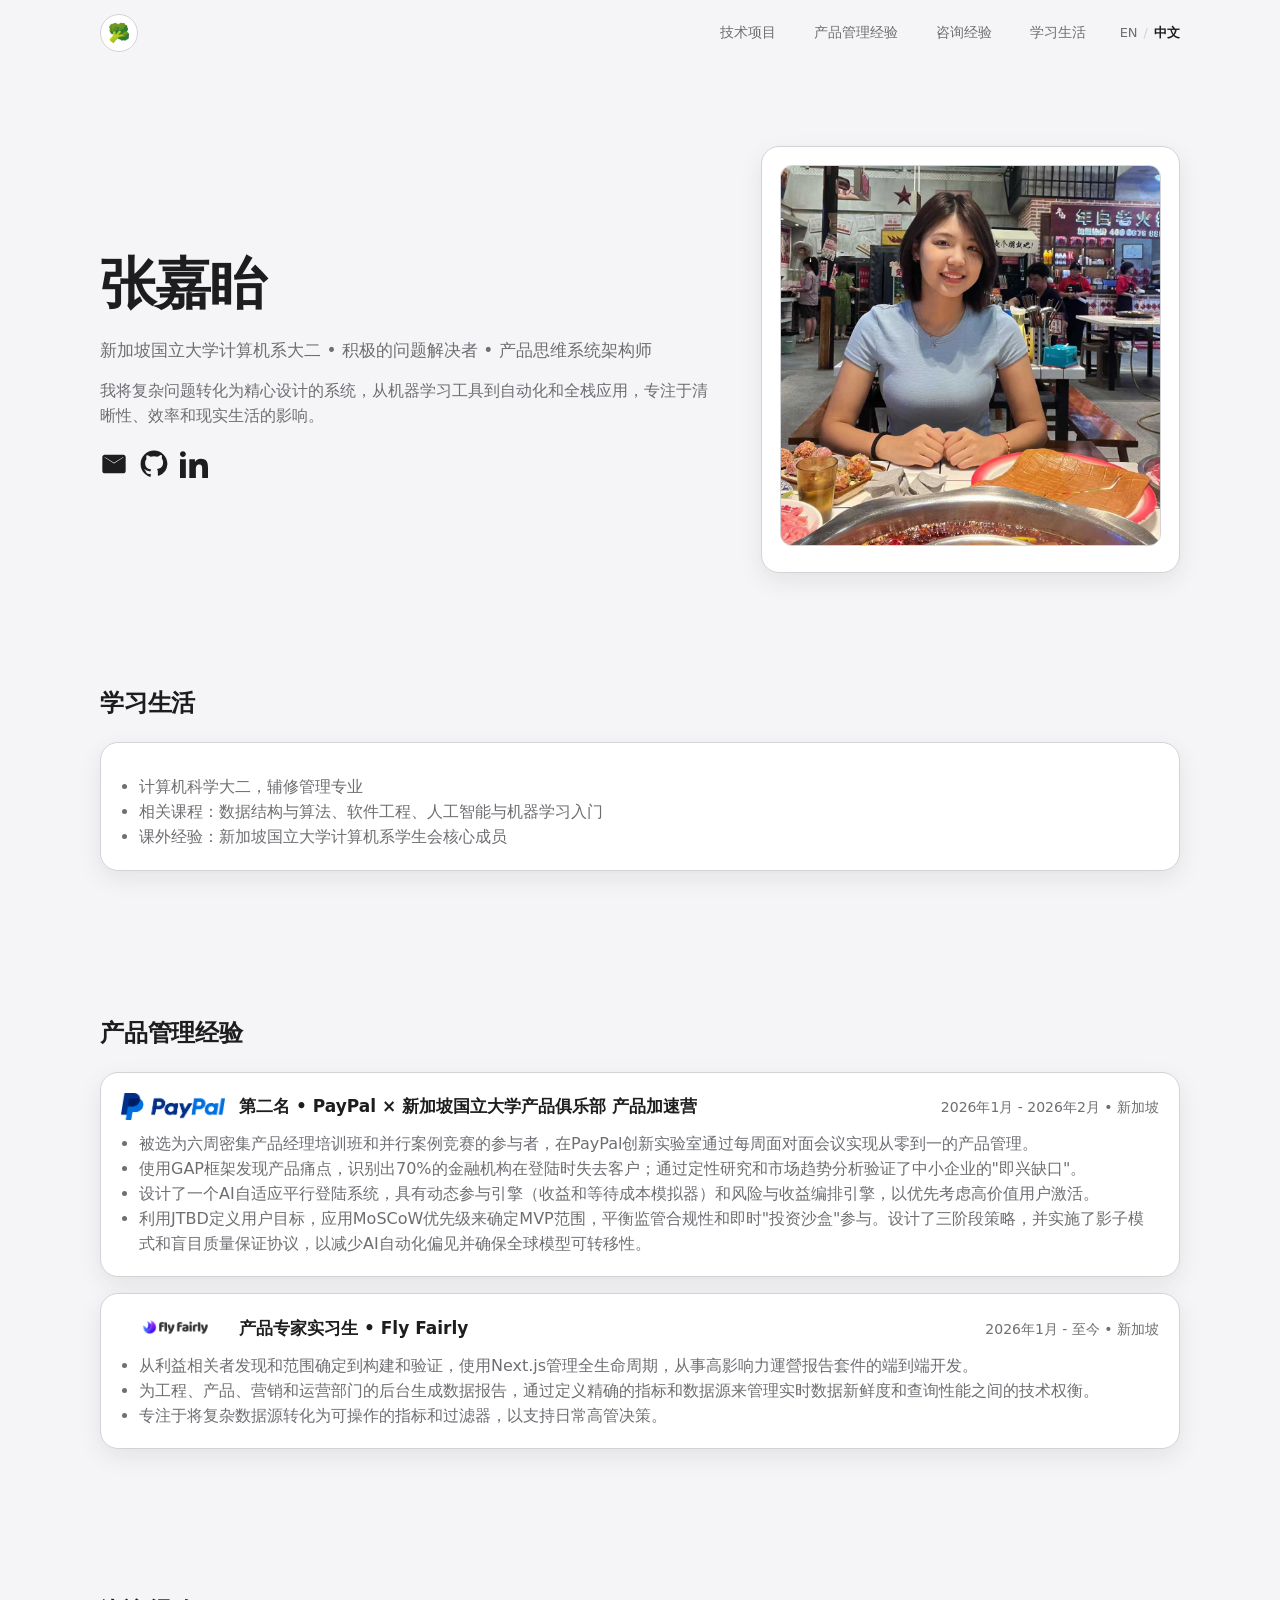
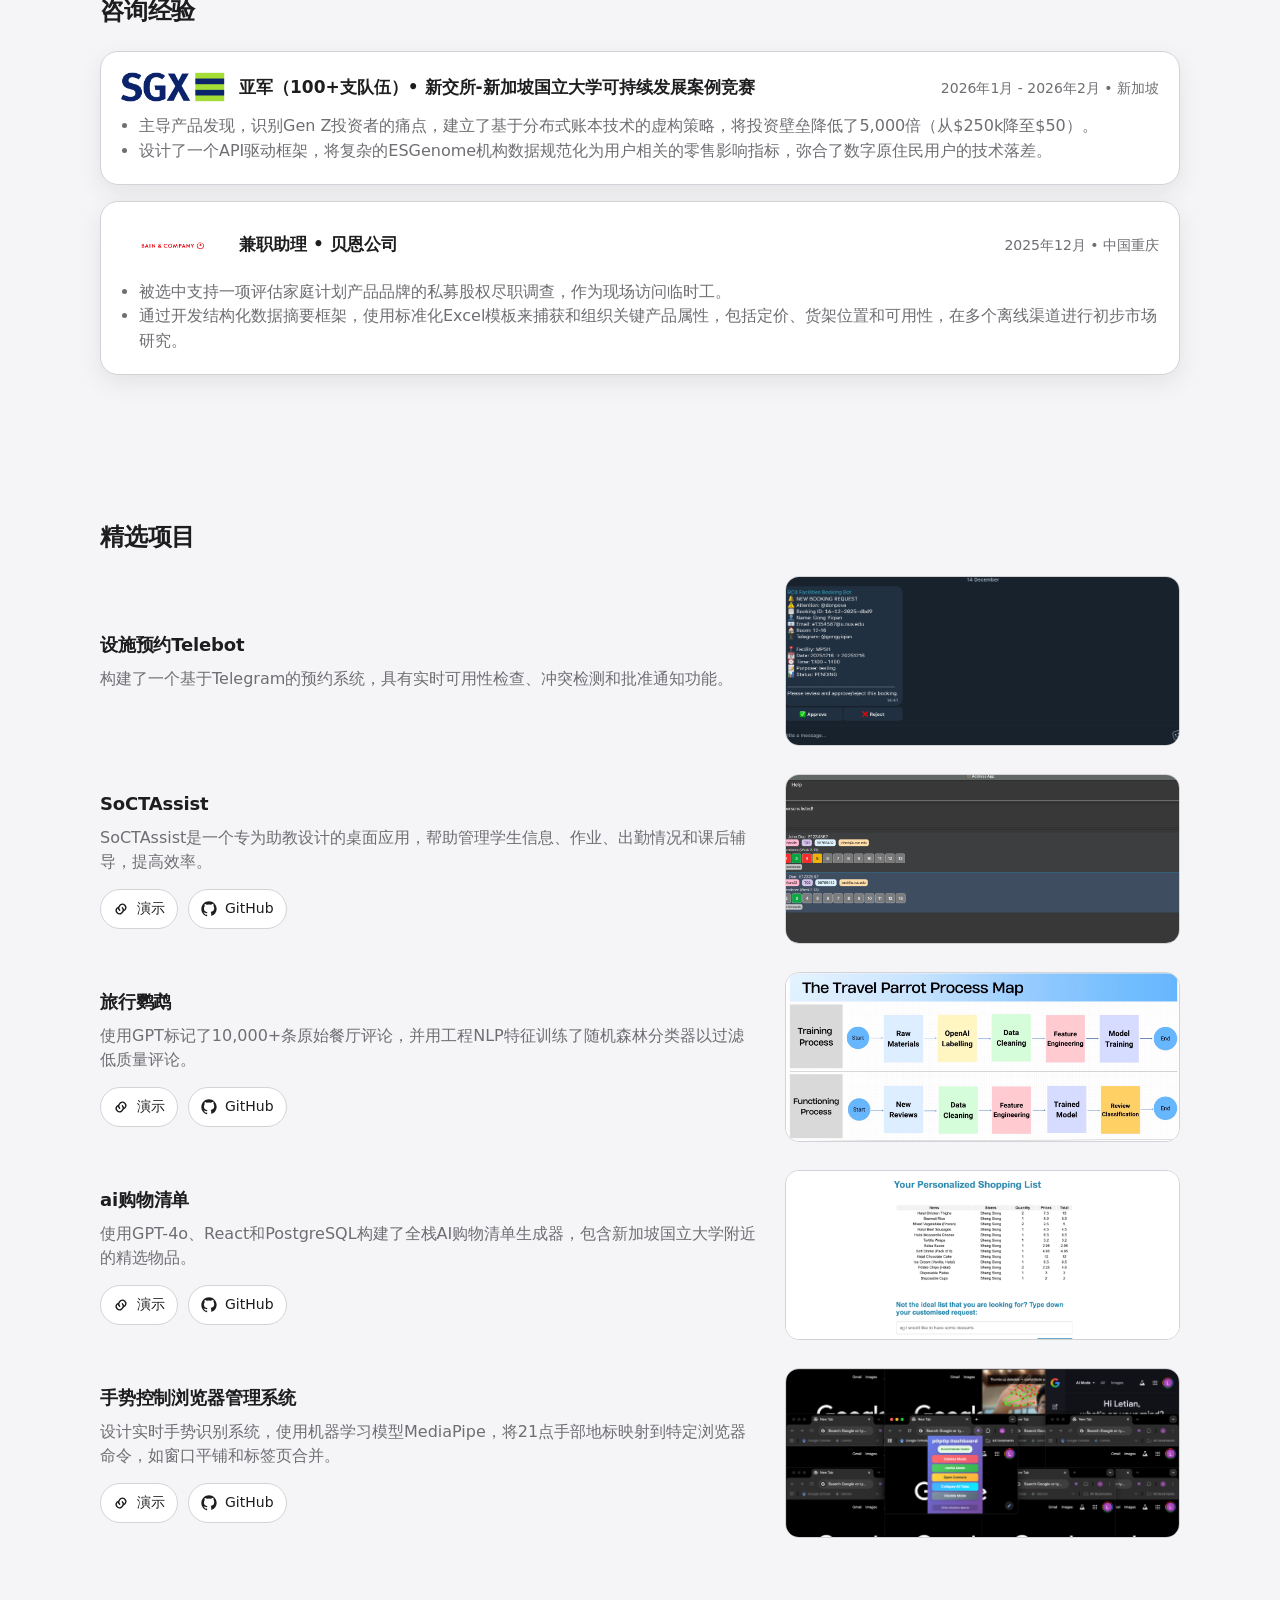
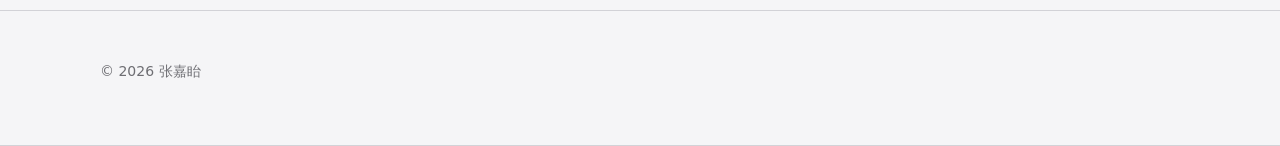
==== index-zh.html @ 155e9cce "update" ====
<!doctype html>
<html lang="zh-CN">
<head>
  <meta charset="utf-8" />
  <meta name="viewport" content="width=device-width,initial-scale=1" />
  <title>张嘉眙</title>
  <link rel="stylesheet" href="styles.css" />
</head>
<body>

  <!-- Header -->
  <header class="header">
    <div class="container header-inner">
      <a class="brand" href="#top" aria-label="主页">🥦</a>

      <nav class="nav" aria-label="主导航">
        <a href="#projects">技术项目</a>
        <a href="#product">产品管理经验</a>
        <a href="#consulting">咨询经验</a>
        <a href="#nus">学习生活</a>
      </nav>
      <div class="lang-switcher">
        <a href="index.html" class="lang-link">EN</a>
        <span class="lang-sep">/</span>
        <span class="lang-active">中文</span>
      </div>
    </div>


  <main id="top">
    <!-- Hero -->
    <section class="hero">
      <div class="container hero-inner">
        <div class="hero-text">
         <h1>张嘉眙</h1>
<p class="subtitle">新加坡国立大学计算机系大二 • 积极的问题解决者 • 产品思维系统架构师</p>
<p class="desc">
  我将复杂问题转化为精心设计的系统，从机器学习工具到自动化和全栈应用，专注于清晰性、效率和现实生活的影响。
</p>


<div class="icons">
  <!-- Email -->
  <a href="mailto:zhang.jiayi@u.nus.edu" aria-label="电子邮件">
    <svg viewBox="0 0 24 24">
      <path d="M2 6c0-1.1.9-2 2-2h16c1.1 0 2 .9 2 2v12c0 1.1-.9 2-2 2H4c-1.1 0-2-.9-2-2V6zm2 .5 8 5 8-5V6l-8 5-8-5v.5z"/>
    </svg>
  </a>

  <!-- GitHub -->
  <a href="https://github.com/broccoli0616" target="_blank" rel="noreferrer" aria-label="GitHub">
    <svg viewBox="0 0 24 24">
      <path d="M12 .5C5.7.5.5 5.7.5 12c0 5.1 3.3 9.4 7.9 10.9.6.1.8-.2.8-.5v-2c-3.2.7-3.9-1.4-3.9-1.4-.5-1.3-1.2-1.6-1.2-1.6-1-.7.1-.7.1-.7 1.1.1 1.7 1.1 1.7 1.1 1 .1 2.5.8 3.1.5.1-.7.4-1.2.7-1.5-2.6-.3-5.3-1.3-5.3-5.8 0-1.3.5-2.4 1.2-3.3-.1-.3-.5-1.5.1-3.1 0 0 1-.3 3.3 1.2a11.4 11.4 0 0 1 6 0C17.5 3.9 18.5 4.2 18.5 4.2c.6 1.6.2 2.8.1 3.1.8.9 1.2 2 1.2 3.3 0 4.5-2.7 5.5-5.3 5.8.4.3.8 1 .8 2.1v3.1c0 .3.2.6.8.5A11.5 11.5 0 0 0 23.5 12C23.5 5.7 18.3.5 12 .5z"/>
    </svg>
  </a>

  <!-- LinkedIn -->
  <a href="https://www.linkedin.com/in/jiayi-zhang0616" target="_blank" rel="noreferrer" aria-label="LinkedIn">
    <svg viewBox="0 0 24 24">
      <path d="M4.98 3.5c0 1.38-1.11 2.5-2.48 2.5S0 4.88 0 3.5 1.11 1 2.5 1s2.48 1.12 2.48 2.5zM0 8h5v16H0V8zm8 0h4.8v2.2h.1c.7-1.3 2.4-2.7 5-2.7 5.3 0 6.1 3.5 6.1 8V24h-5v-7.4c0-1.8 0-4.1-2.5-4.1s-2.9 2-2.9 4V24H8V8z"/>
    </svg>
  </a>
</div>
  </div> 

   <div class="hero-card">
          <img class="avatar" src="assets/photo.jpg" alt="张家仪的照片" />
        </div>
      </div>
    </section>

    <section id="nus" class="section">
      <div class="container">
        <h2>学习生活</h2>
        <div class="card">
          <ul>
            <li>计算机科学大二，辅修管理专业</li>
            <li>相关课程：数据结构与算法、软件工程、人工智能与机器学习入门</li>
            <li>课外经验：新加坡国立大学计算机系学生会核心成员</li>
          </ul>
        </div>
      </div>
    </section>

    <!-- Sections -->
    <section id="product" class="section">
      <div class="container">
        <h2>产品管理经验</h2>
        <div class="stack">
          <div class="card">
            <div class="experience-head">
              <img class="experience-logo" src="assets/paypal.png" alt="PayPal logo" />
              <div class="experience-main">
                <h3>第二名 • PayPal × 新加坡国立大学产品俱乐部 产品加速营</h3>
                <span class="meta-inline">2026年1月 - 2026年2月 • 新加坡</span>
              </div>
            </div>
            <ul>
              <li>被选为六周密集产品经理培训班和并行案例竞赛的参与者，在PayPal创新实验室通过每周面对面会议实现从零到一的产品管理。</li>
              <li>使用GAP框架发现产品痛点，识别出70%的金融机构在登陆时失去客户；通过定性研究和市场趋势分析验证了中小企业的"即兴缺口"。</li>
              <li>设计了一个AI自适应平行登陆系统，具有动态参与引擎（收益和等待成本模拟器）和风险与收益编排引擎，以优先考虑高价值用户激活。</li>
              <li>利用JTBD定义用户目标，应用MoSCoW优先级来确定MVP范围，平衡监管合规性和即时"投资沙盒"参与。设计了三阶段策略，并实施了影子模式和盲目质量保证协议，以减少AI自动化偏见并确保全球模型可转移性。</li>
            </ul>
          </div>
          <div class="card">
            <div class="experience-head">
              <img class="experience-logo" src="assets/fly fairly.avif" alt="Fly Fairly logo" />
              <div class="experience-main">
                <h3>产品专家实习生 • Fly Fairly</h3>
                <span class="meta-inline">2026年1月 - 至今 • 新加坡</span>
              </div>
            </div>
            <ul>
              <li>从利益相关者发现和范围确定到构建和验证，使用Next.js管理全生命周期，从事高影响力運營报告套件的端到端开发。</li>
              <li>为工程、产品、营销和运营部门的后台生成数据报告，通过定义精确的指标和数据源来管理实时数据新鲜度和查询性能之间的技术权衡。</li>
              <li>专注于将复杂数据源转化为可操作的指标和过滤器，以支持日常高管决策。</li>
            </ul>
          </div>
        </div>
      </div>
    </section>

    <section id="consulting" class="section">
      <div class="container">
        <h2>咨询经验</h2>
        <div class="stack">
          <div class="card">
            <div class="experience-head">
              <img class="experience-logo" src="assets/sgx.png" alt="SGX logo" />
              <div class="experience-main">
                <h3>亚军（100+支队伍）• 新交所-新加坡国立大学可持续发展案例竞赛</h3>
                <span class="meta-inline">2026年1月 - 2026年2月 • 新加坡</span>
              </div>
            </div>
            <ul>
              <li>主导产品发现，识别Gen Z投资者的痛点，建立了基于分布式账本技术的虚构策略，将投资壁垒降低了5,000倍（从$250k降至$50）。</li>
              <li>设计了一个API驱动框架，将复杂的ESGenome机构数据规范化为用户相关的零售影响指标，弥合了数字原住民用户的技术落差。</li>
            </ul>
          </div>
          <div class="card">
            <div class="experience-head">
              <img class="experience-logo" src="assets/bain &amp; company.png" alt="贝恩公司 logo" />
              <div class="experience-main">
                <h3>兼职助理 • 贝恩公司</h3>
                <span class="meta-inline">2025年12月 • 中国重庆</span>
              </div>
            </div>
            <ul>
              <li>被选中支持一项评估家庭计划产品品牌的私募股权尽职调查，作为现场访问临时工。</li>
              <li>通过开发结构化数据摘要框架，使用标准化Excel模板来捕获和组织关键产品属性，包括定价、货架位置和可用性，在多个离线渠道进行初步市场研究。</li>
            </ul>
          </div>
        </div>
      </div>
    </section>

   <section id="projects" class="section">
  <div class="container">
    <h2>精选项目</h2>

    <div class="project-list">

      <!-- Project 1 -->
      <div class="project-row">
        <div class="project-text">
          <h3>设施预约Telebot</h3>
          <p class="project-one-line">
            构建了一个基于Telegram的预约系统，具有实时可用性检查、冲突检测和批准通知功能。
          </p>
        </div>

        <div class="project-image">
           <img src="assets/telebot.png" alt="设施预约Telebot截图"/> 
        </div>
      </div>

      <div class="project-row">
        <div class="project-text">
          <h3>SoCTAssist</h3>
          <p class="project-one-line">
            SoCTAssist是一个专为助教设计的桌面应用，帮助管理学生信息、作业、出勤情况和课后辅导，提高效率。
          </p>
          
          <div class="project-actions">
            <a class="icon-btn" href="https://drive.google.com/drive/folders/1JauFIqsVzKY7tJB08Lwgr3ywWtv8utHU" target="_blank" rel="noreferrer" aria-label="打开演示">
              <svg viewBox="0 0 24 24" aria-hidden="true">
                <path d="M10 14a5 5 0 0 1 0-7l1.2-1.2a5 5 0 0 1 7 7L17 13.9" fill="none" stroke="currentColor" stroke-width="2" stroke-linecap="round"/>
                <path d="M14 10a5 5 0 0 1 0 7l-1.2 1.2a5 5 0 0 1-7-7L7 10.1" fill="none" stroke="currentColor" stroke-width="2" stroke-linecap="round"/>
              </svg>
              <span>演示</span>
            </a>

        
            <a class="icon-btn" href="https://github.com/AY2526S1-CS2103T-W11-1/tp?tab=readme-ov-file" target="_blank" rel="noreferrer" aria-label="打开GitHub代码库">
                <svg viewBox="0 0 24 24" aria-hidden="true">
                  <path d="M12 .5C5.7.5.5 5.7.5 12c0 5.1 3.3 9.4 7.9 10.9.6.1.8-.2.8-.5v-2c-3.2.7-3.9-1.4-3.9-1.4-.5-1.3-1.2-1.6-1.2-1.6-1-.7.1-.7.1-.7 1.1.1 1.7 1.1 1.7 1.1 1 .1 2.5.8 3.1.5.1-.7.4-1.2.7-1.5-2.6-.3-5.3-1.3-5.3-5.8 0-1.3.5-2.4 1.2-3.3-.1-.3-.5-1.5.1-3.1 0 0 1-.3 3.3 1.2a11.4 11.4 0 0 1 6 0C17.5 3.9 18.5 4.2 18.5 4.2c.6 1.6.2 2.8.1 3.1.8.9 1.2 2 1.2 3.3 0 4.5-2.7 5.5-5.3 5.8.4.3.8 1 .8 2.1v3.1c0 .3.2.6.8.5A11.5 11.5 0 0 0 23.5 12C23.5 5.7 18.3.5 12 .5z"/>
                </svg>
                <span>GitHub</span>
              </a>
            </div>
          </div>

        <div class="project-image">
          <img src="assets/soctassist.png" alt="SoCTAssist"/> 
        </div>
      </div>
      
      <!-- Project 2 -->
      <div class="project-row">
        <div class="project-text">
          <h3>旅行鹦鹉</h3>
          <p class="project-one-line">
            使用GPT标记了10,000+条原始餐厅评论，并用工程NLP特征训练了随机森林分类器以过滤低质量评论。
          </p>

          <div class="project-actions">
            <a class="icon-btn" href="https://devpost.com/software/the-travel-parrot" target="_blank" rel="noreferrer" aria-label="打开演示">
              <svg viewBox="0 0 24 24" aria-hidden="true">
                <path d="M10 14a5 5 0 0 1 0-7l1.2-1.2a5 5 0 0 1 7 7L17 13.9" fill="none" stroke="currentColor" stroke-width="2" stroke-linecap="round"/>
                <path d="M14 10a5 5 0 0 1 0 7l-1.2 1.2a5 5 0 0 1-7-7L7 10.1" fill="none" stroke="currentColor" stroke-width="2" stroke-linecap="round"/>
              </svg>
              <span>演示</span>
            </a>

            <a class="icon-btn" href="https://github.com/ShuoDuan/the-travel-parrot" target="_blank" rel="noreferrer" aria-label="打开GitHub代码库">
              <svg viewBox="0 0 24 24" aria-hidden="true">
                <path d="M12 .5C5.7.5.5 5.7.5 12c0 5.1 3.3 9.4 7.9 10.9.6.1.8-.2.8-.5v-2c-3.2.7-3.9-1.4-3.9-1.4-.5-1.3-1.2-1.6-1.2-1.6-1-.7.1-.7.1-.7 1.1.1 1.7 1.1 1.7 1.1 1 .1 2.5.8 3.1.5.1-.7.4-1.2.7-1.5-2.6-.3-5.3-1.3-5.3-5.8 0-1.3.5-2.4 1.2-3.3-.1-.3-.5-1.5.1-3.1 0 0 1-.3 3.3 1.2a11.4 11.4 0 0 1 6 0C17.5 3.9 18.5 4.2 18.5 4.2c.6 1.6.2 2.8.1 3.1.8.9 1.2 2 1.2 3.3 0 4.5-2.7 5.5-5.3 5.8.4.3.8 1 .8 2.1v3.1c0 .3.2.6.8.5A11.5 11.5 0 0 0 23.5 12C23.5 5.7 18.3.5 12 .5z"/>
              </svg>
              <span>GitHub</span>
            </a>
          </div>
        </div>

        <div class="project-image">
          <img src="assets/Travel Parrot.png" alt="旅行鹦鹉截图"/> 
        </div>
      </div>

      <!-- Project 3 -->
      <div class="project-row">
        <div class="project-text">
          <h3>ai购物清单</h3>
          <p class="project-one-line">
            使用GPT-4o、React和PostgreSQL构建了全栈AI购物清单生成器，包含新加坡国立大学附近的精选物品。
          </p>

          <div class="project-actions">
            <a class="icon-btn" href="https://drive.google.com/drive/folders/1JTihW0V4yfEvOG61n84QwqfqfuxxBCUK" target="_blank" rel="noreferrer" aria-label="打开演示">
              <svg viewBox="0 0 24 24" aria-hidden="true">
                <path d="M10 14a5 5 0 0 1 0-7l1.2-1.2a5 5 0 0 1 7 7L17 13.9" fill="none" stroke="currentColor" stroke-width="2" stroke-linecap="round"/>
                <path d="M14 10a5 5 0 0 1 0 7l-1.2 1.2a5 5 0 0 1-7-7L7 10.1" fill="none" stroke="currentColor" stroke-width="2" stroke-linecap="round"/>
              </svg>
              <span>演示</span>
            </a>

            <a class="icon-btn" href="https://github.com/broccoli0616/Orbital25" target="_blank" rel="noreferrer" aria-label="打开GitHub代码库">
              <svg viewBox="0 0 24 24" aria-hidden="true">
                <path d="M12 .5C5.7.5.5 5.7.5 12c0 5.1 3.3 9.4 7.9 10.9.6.1.8-.2.8-.5v-2c-3.2.7-3.9-1.4-3.9-1.4-.5-1.3-1.2-1.6-1.2-1.6-1-.7.1-.7.1-.7 1.1.1 1.7 1.1 1.7 1.1 1 .1 2.5.8 3.1.5.1-.7.4-1.2.7-1.5-2.6-.3-5.3-1.3-5.3-5.8 0-1.3.5-2.4 1.2-3.3-.1-.3-.5-1.5.1-3.1 0 0 1-.3 3.3 1.2a11.4 11.4 0 0 1 6 0C17.5 3.9 18.5 4.2 18.5 4.2c.6 1.6.2 2.8.1 3.1.8.9 1.2 2 1.2 3.3 0 4.5-2.7 5.5-5.3 5.8.4.3.8 1 .8 2.1v3.1c0 .3.2.6.8.5A11.5 11.5 0 0 0 23.5 12C23.5 5.7 18.3.5 12 .5z"/>
              </svg>
              <span>GitHub</span>
            </a>
          </div>
        </div>

        <div class="project-image">
          <img src="assets/shaipping.png" alt="shAIpping_List@新加坡国立大学"/> 
        </div>
      </div>

      <div class="project-row">
        <div class="project-text">
          <h3>手势控制浏览器管理系统</h3>
          <p class="project-one-line">
            设计实时手势识别系统，使用机器学习模型MediaPipe，将21点手部地标映射到特定浏览器命令，如窗口平铺和标签页合并。
          </p>

          <div class="project-actions">
            <a class="icon-btn" href="https://devpost.com/software/popop" target="_blank" rel="noreferrer" aria-label="打开演示">
              <svg viewBox="0 0 24 24" aria-hidden="true">
                <path d="M10 14a5 5 0 0 1 0-7l1.2-1.2a5 5 0 0 1 7 7L17 13.9" fill="none" stroke="currentColor" stroke-width="2" stroke-linecap="round"/>
                <path d="M14 10a5 5 0 0 1 0 7l-1.2 1.2a5 5 0 0 1-7-7L7 10.1" fill="none" stroke="currentColor" stroke-width="2" stroke-linecap="round"/>
              </svg>
              <span>演示</span>
            </a>

            <a class="icon-btn" href="https://github.com/wuliyq/pOpOp" target="_blank" rel="noreferrer" aria-label="打开GitHub代码库">
              <svg viewBox="0 0 24 24" aria-hidden="true">
                <path d="M12 .5C5.7.5.5 5.7.5 12c0 5.1 3.3 9.4 7.9 10.9.6.1.8-.2.8-.5v-2c-3.2.7-3.9-1.4-3.9-1.4-.5-1.3-1.2-1.6-1.2-1.6-1-.7.1-.7.1-.7 1.1.1 1.7 1.1 1.7 1.1 1 .1 2.5.8 3.1.5.1-.7.4-1.2.7-1.5-2.6-.3-5.3-1.3-5.3-5.8 0-1.3.5-2.4 1.2-3.3-.1-.3-.5-1.5.1-3.1 0 0 1-.3 3.3 1.2a11.4 11.4 0 0 1 6 0C17.5 3.9 18.5 4.2 18.5 4.2c.6 1.6.2 2.8.1 3.1.8.9 1.2 2 1.2 3.3 0 4.5-2.7 5.5-5.3 5.8.4.3.8 1 .8 2.1v3.1c0 .3.2.6.8.5A11.5 11.5 0 0 0 23.5 12C23.5 5.7 18.3.5 12 .5z"/>
              </svg>
              <span>GitHub</span>
            </a>
          </div>
        </div>

        <div class="project-image">
          <img src="assets/mediapipe.png" alt="MediaPipe手势控制"/> 
        </div>
      </div>

    </div>
  </div>
</section>

   

    <footer class="footer">
      <div class="container">
        <p>© <span id="year"></span> 张嘉眙</p>
      </div>
    </footer>
  </main>

  <script src="script.js"></script>
</body>
</html>
---- styles.css ----
/* =========================
   Apple-style Light Theme
   ========================= */

:root {
  --bg: #f5f5f7;
  --card: #ffffff;
  --card-hover: #fafafa;
  --text: #1d1d1f;
  --muted: #6e6e73;
  --line: #d2d2d7;
  --radius: 18px;
  --shadow: 0 8px 24px rgba(0, 0, 0, 0.08);
}

/* Base reset */
* {
  box-sizing: border-box;
}

html {
  scroll-behavior: smooth;
}

body {
  margin: 0;
  font-family: ui-sans-serif, system-ui, -apple-system, BlinkMacSystemFont,
    "Segoe UI", Roboto, Helvetica, Arial, sans-serif;
  background: var(--bg);
  color: var(--text);
  line-height: 1.55;
}

a {
  color: inherit;
  text-decoration: none;
}

/* Layout */
.container {
  width: min(1080px, 92%);
  margin: 0 auto;
}

/* =========================
   Header
   ========================= */

.header {
  position: sticky;
  top: 0;
  z-index: 100;
  background: rgba(245, 245, 247, 0.85);
  backdrop-filter: blur(14px);
  border-bottom: 1px solid var(--line);
}

.header-inner {
  display: flex;
  align-items: center;
  padding: 14px 0;
  gap: 24px;
}

.brand {
  font-size: 18px;
  width: 38px;
  height: 38px;
  display: grid;
  place-items: center;
  border-radius: 999px;
  border: 1px solid var(--line);
  background: #ffffff;
}

.icons a {
  color: #1d1d1f;          /* icon color */
  display: inline-flex;
  align-items: center;
  justify-content: center;
}

.icons svg {
  width: 28px;
  height: 28px;
  fill: currentColor;      /* THIS makes the path show */
}


/* Navigation */
.nav {
  display: flex;
  gap: 18px;
  margin-left: auto;
}

.nav a {
  font-size: 14px;
  color: var(--muted);
  padding: 8px 10px;
  border-radius: 999px;
  transition: background 0.2s ease, color 0.2s ease;
}

.nav a:hover {
  background: var(--card-hover);
  color: var(--text);
}

/* Language switcher */
.lang-switcher {
  display: flex;
  align-items: center;
  gap: 6px;
  font-size: 13px;
  color: var(--muted);
}

.lang-sep {
  color: var(--line);
}

.lang-link {
  color: var(--muted);
  transition: color 0.2s ease;
}

.lang-link:hover {
  color: var(--text);
}

.lang-active {
  font-weight: 600;
  color: var(--text);
}

/* =========================
   Hero
   ========================= */

.hero {
  padding: 80px 0 40px;
}

.hero-inner {
  display: grid;
  grid-template-columns: 1.2fr 0.8fr;
  gap: 32px;
  align-items: center;
}

.hero h1 {
  margin: 0 0 10px;
  font-size: clamp(36px, 5vw, 56px);
  letter-spacing: -0.02em;
}

.subtitle {
  margin: 0 0 15px;
  color: var(--muted);
  font-size: 17px;
}

.desc {
  margin: 0 0 22px;
  color: var(--muted);
  max-width: 60ch;
  font-size: 16px;
}

/* Social icons */
.icons {
  display: flex;
  gap: 12px;
}

.icon {
  width: 44px;
  height: 44px;
  display: grid;
  place-items: center;
  border-radius: 999px;
  border: 1px solid var(--line);
  background: #ffffff;
  transition: background 0.2s ease, transform 0.2s ease;
}

.icon:hover {
  background: var(--card-hover);
  transform: translateY(-2px);
}

.icon svg {
  width: 20px;
  height: 20px;
  fill: currentColor;
}

/* Hero image card */
.hero-card {
  background: #ffffff;
  border-radius: var(--radius);
  border: 1px solid var(--line);
  box-shadow: var(--shadow);
  padding: 18px;
}

.avatar {
  width: 100%;
  aspect-ratio: 1 / 1;
  object-fit: cover;
  border-radius: calc(var(--radius) - 6px);
  border: 1px solid var(--line);
}

/* =========================
   Sections
   ========================= */

.section {
  padding: 72px 0;
}

.section h2 {
  margin: 0 0 20px;
  font-size: 24px;
  letter-spacing: -0.01em;
}

/* Cards */
.card {
  background: var(--card);
  border-radius: var(--radius);
  border: 1px solid var(--line);
  padding: 20px;
  box-shadow: var(--shadow);
  transition: transform 0.2s ease, box-shadow 0.2s ease,
    background 0.2s ease;
}

.card:hover {
  background: var(--card-hover);
  transform: translateY(-2px);
  box-shadow: 0 14px 32px rgba(0, 0, 0, 0.12);
}

.card h3 {
  margin: 0 0 8px;
  font-size: 17px;
}

.experience-head {
  display: flex;
  align-items: center;
  justify-content: flex-start;
  gap: 14px;
}

.experience-main {
  display: flex;
  align-items: baseline;
  justify-content: space-between;
  gap: 12px;
  width: 100%;
  min-width: 0;
}

.experience-head h3 {
  margin: 0;
  min-width: 0;
}

.experience-logo {
  width: 104px;
  height: auto;
  max-height: 46px;
  object-fit: contain;
  flex-shrink: 0;
}

.meta-inline {
  font-size: 14px;
  color: var(--muted);
  white-space: nowrap;
  flex-shrink: 0;
}

.card p {
  margin: 0 0 10px;
  color: var(--muted);
}

.card .meta {
  font-size: 14px;
  color: var(--muted);
  margin-bottom: 12px;
}

.card ul {
  margin: 12px 0 0;
  padding-left: 18px;
  color: var(--muted);
}

/* Card links */
.card-links {
  display: flex;
  gap: 12px;
  margin-top: 14px;
}

.card-links a {
  font-size: 14px;
  padding: 8px 12px;
  border-radius: 999px;
  border: 1px solid var(--line);
  background: #ffffff;
  transition: background 0.2s ease;
}

.card-links a:hover {
  background: var(--card-hover);
}

/* Grid & stack */
.grid {
  display: grid;
  grid-template-columns: repeat(2, minmax(0, 1fr));
  gap: 16px;
}

.stack {
  display: grid;
  gap: 16px;
}

/* Link card (articles) */
.link-card {
  display: block;
}

/* =========================
   Footer
   ========================= */

.footer {
  border-top: 1px solid var(--line);
  padding: 36px 0 48px;
  color: var(--muted);
  font-size: 14px;
}

/* =========================
   Responsive
   ========================= */

@media (max-width: 860px) {
  .hero-inner {
    grid-template-columns: 1fr;
  }

  .experience-logo {
    width: 88px;
    max-height: 40px;
  }

  .experience-main {
    flex-direction: column;
    align-items: flex-start;
    gap: 4px;
  }

  .meta-inline {
    white-space: normal;
  }

  .grid {
    grid-template-columns: 1fr;
  }

  .nav {
    display: none;
  }
}


.project-list {
  display: grid;
  gap: 28px;
}

.project-row {
  display: grid;
  grid-template-columns: 1.25fr 0.75fr;
  gap: 26px;
  align-items: center;
}

.project-text h3 {
  margin: 0 0 8px;
  font-size: 18px;
  font-weight: 600;
  letter-spacing: -0.01em;
}

.project-one-line {
  margin: 0;
  color: var(--muted);
  max-width: 72ch;
}

/* Demo/GitHub buttons */
.project-actions {
  display: flex;
  gap: 10px;
  margin-top: 14px;
  flex-wrap: wrap;
}

.icon-btn {
  display: inline-flex;
  align-items: center;
  gap: 8px;
  padding: 8px 12px;
  border-radius: 999px;
  border: 1px solid var(--line);
  background: var(--card);
  color: var(--text);
  font-size: 14px;
  transition: transform 0.2s ease, background 0.2s ease;
}

.icon-btn:hover {
  background: var(--card-hover);
  transform: translateY(-1px);
}

.icon-btn svg {
  width: 16px;
  height: 16px;
  fill: currentColor;
}

/* Image placeholder (leave space for a pic) */
.project-image {
  height: 170px;
  border-radius: 14px;
  background: #e5e5ea; /* Apple light gray placeholder */
  border: 1px solid var(--line);
  overflow: hidden;
}

.project-image img {
  width: 100%;
  height: 100%;
  object-fit: cover;
  display: block;
}

/* Responsive */
@media (max-width: 860px) {
  .project-row {
    grid-template-columns: 1fr;
  }
  .project-image {
    height: 200px;
  }
}
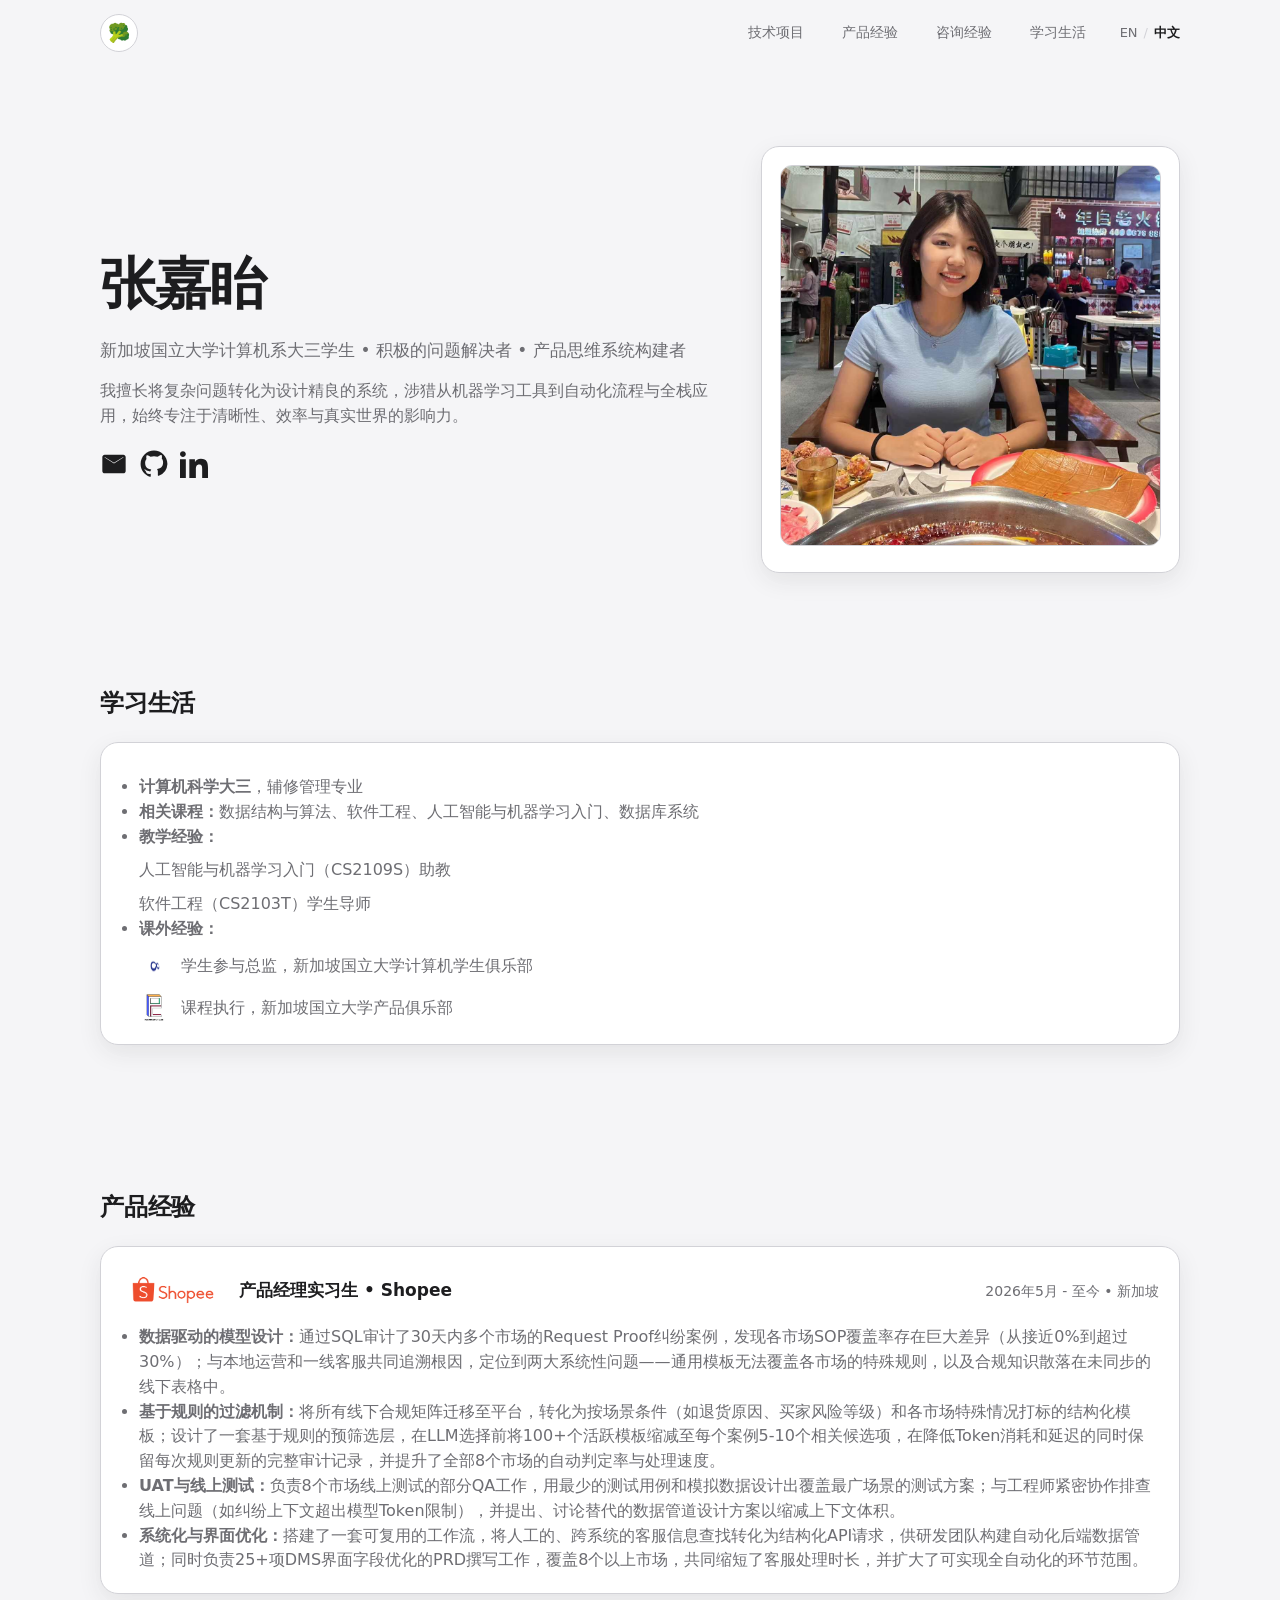
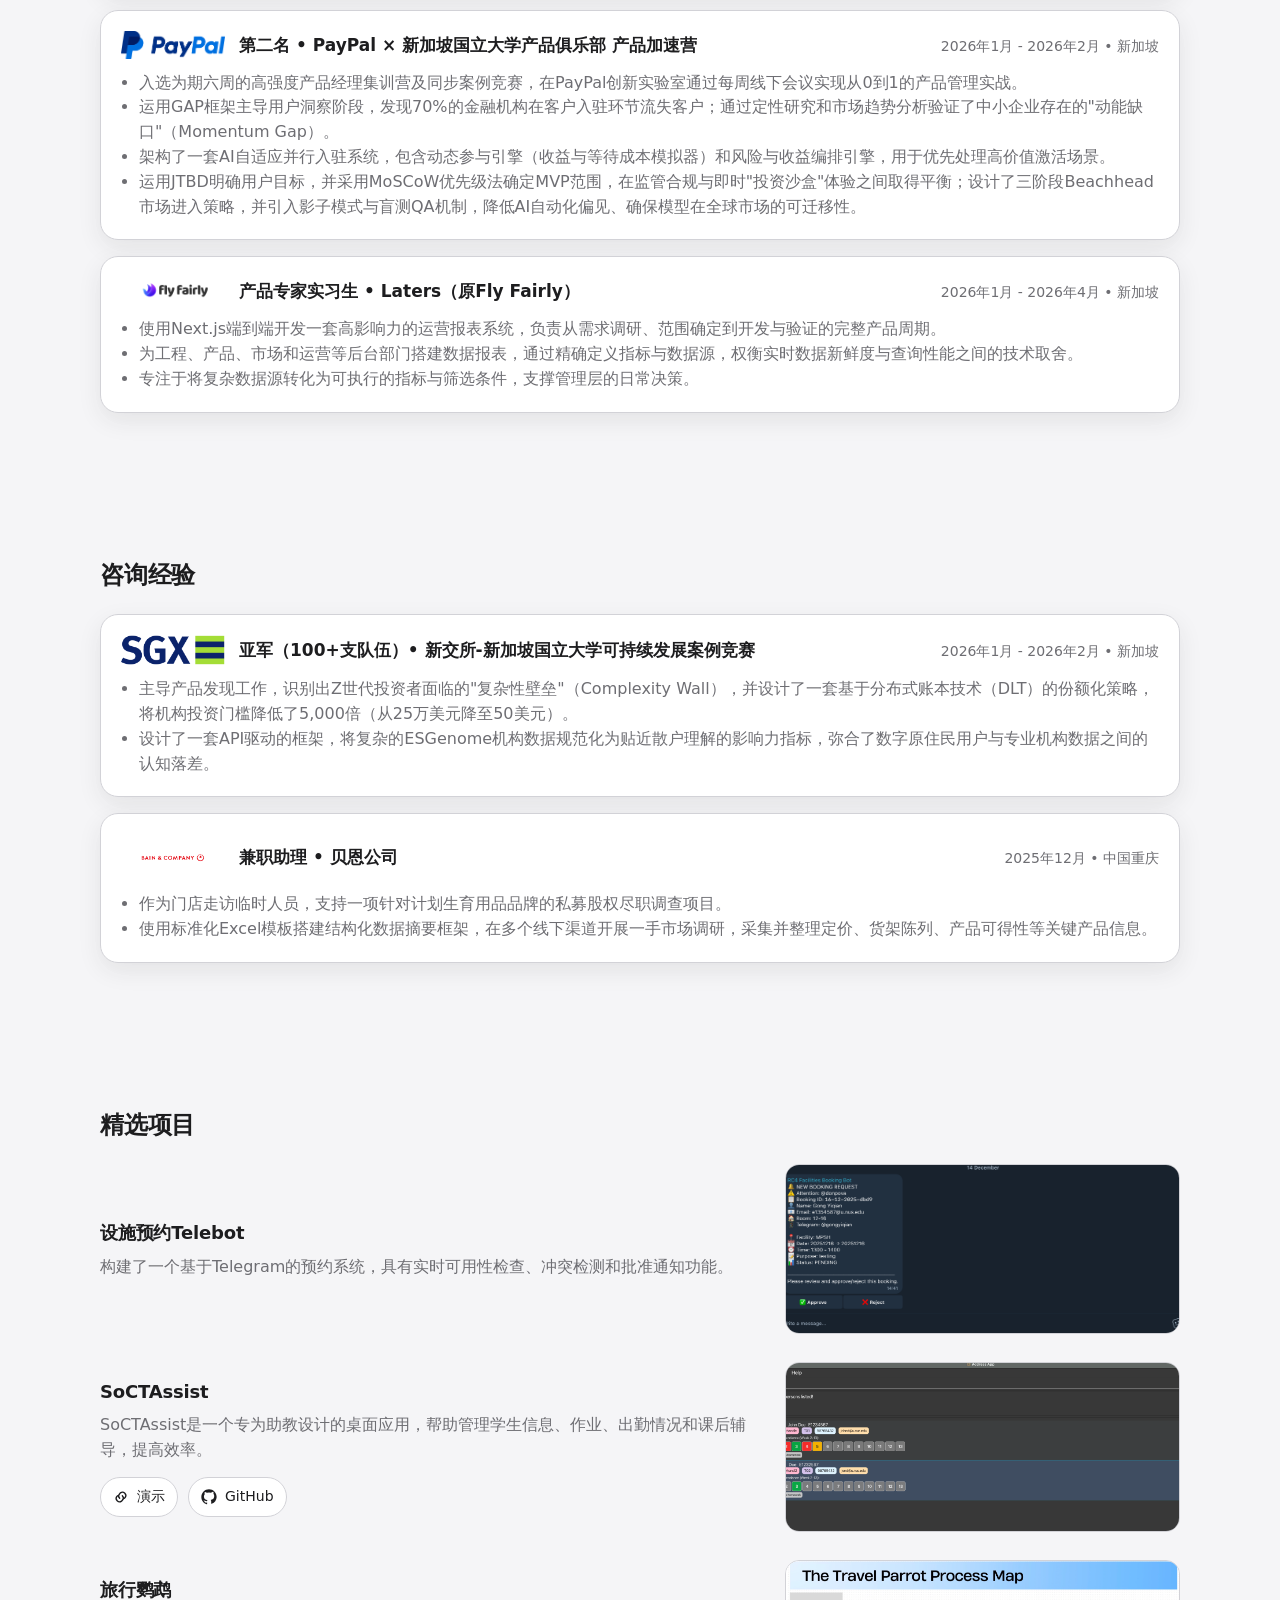
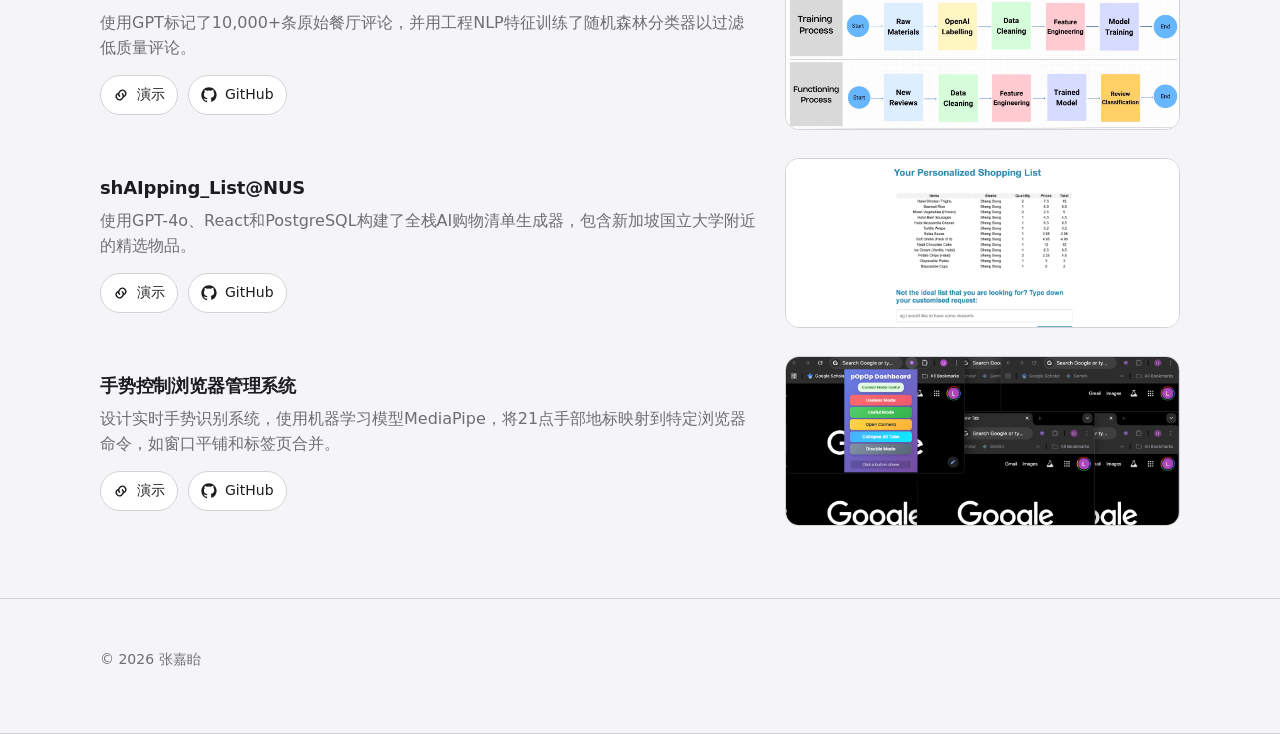
==== commit 8c2d3663: "update" ====
--- a/index-zh.html
+++ b/index-zh.html
@@ -15,7 +15,7 @@
 
       <nav class="nav" aria-label="主导航">
         <a href="#projects">技术项目</a>
-        <a href="#product">产品管理经验</a>
+        <a href="#product">产品经验</a>
         <a href="#consulting">咨询经验</a>
         <a href="#nus">学习生活</a>
       </nav>
@@ -33,9 +33,9 @@
       <div class="container hero-inner">
         <div class="hero-text">
          <h1>张嘉眙</h1>
-<p class="subtitle">新加坡国立大学计算机系大二 • 积极的问题解决者 • 产品思维系统架构师</p>
+<p class="subtitle">新加坡国立大学计算机系大三学生 • 积极的问题解决者 • 产品思维系统构建者</p>
 <p class="desc">
-  我将复杂问题转化为精心设计的系统，从机器学习工具到自动化和全栈应用，专注于清晰性、效率和现实生活的影响。
+  我擅长将复杂问题转化为设计精良的系统，涉猎从机器学习工具到自动化流程与全栈应用，始终专注于清晰性、效率与真实世界的影响力。
 </p>
 
 
@@ -64,7 +64,7 @@
   </div> 
 
    <div class="hero-card">
-          <img class="avatar" src="assets/photo.jpg" alt="张家仪的照片" />
+          <img class="avatar" src="assets/photo.jpg" alt="张嘉眙的照片" />
         </div>
       </div>
     </section>
@@ -74,9 +74,32 @@
         <h2>学习生活</h2>
         <div class="card">
           <ul>
-            <li>计算机科学大二，辅修管理专业</li>
-            <li>相关课程：数据结构与算法、软件工程、人工智能与机器学习入门</li>
-            <li>课外经验：新加坡国立大学计算机系学生会核心成员</li>
+            <li><strong>计算机科学大三</strong>，辅修管理专业</li>
+            <li><strong>相关课程：</strong>数据结构与算法、软件工程、人工智能与机器学习入门、数据库系统</li>
+            <li>
+              <strong>教学经验：</strong>
+              <div class="cocurricular">
+                <div class="cocurricular-row">
+                  <span>人工智能与机器学习入门（CS2109S）助教</span>
+                </div>
+                <div class="cocurricular-row">
+                  <span>软件工程（CS2103T）学生导师</span>
+                </div>
+              </div>
+            </li>
+            <li>
+              <strong>课外经验：</strong>
+              <div class="cocurricular">
+                <div class="cocurricular-row">
+                  <img class="cocurricular-logo" src="assets/NUS Students' Computing Club.png" alt="新加坡国立大学计算机学生俱乐部 logo" />
+                  <span>学生参与总监，新加坡国立大学计算机学生俱乐部</span>
+                </div>
+                <div class="cocurricular-row">
+                  <img class="cocurricular-logo" src="assets/NUS Product Club.png" alt="新加坡国立大学产品俱乐部 logo" />
+                  <span>课程执行，新加坡国立大学产品俱乐部</span>
+                </div>
+              </div>
+            </li>
           </ul>
         </div>
       </div>
@@ -85,8 +108,23 @@
     <!-- Sections -->
     <section id="product" class="section">
       <div class="container">
-        <h2>产品管理经验</h2>
+        <h2>产品经验</h2>
         <div class="stack">
+          <div class="card">
+            <div class="experience-head">
+              <img class="experience-logo" src="assets/Shopee-Logo.png" alt="Shopee logo" />
+              <div class="experience-main">
+                <h3>产品经理实习生 • Shopee</h3>
+                <span class="meta-inline">2026年5月 - 至今 • 新加坡</span>
+              </div>
+            </div>
+            <ul>
+              <li><strong>数据驱动的模型设计：</strong>通过SQL审计了30天内多个市场的Request Proof纠纷案例，发现各市场SOP覆盖率存在巨大差异（从接近0%到超过30%）；与本地运营和一线客服共同追溯根因，定位到两大系统性问题——通用模板无法覆盖各市场的特殊规则，以及合规知识散落在未同步的线下表格中。</li>
+              <li><strong>基于规则的过滤机制：</strong>将所有线下合规矩阵迁移至平台，转化为按场景条件（如退货原因、买家风险等级）和各市场特殊情况打标的结构化模板；设计了一套基于规则的预筛选层，在LLM选择前将100+个活跃模板缩减至每个案例5-10个相关候选项，在降低Token消耗和延迟的同时保留每次规则更新的完整审计记录，并提升了全部8个市场的自动判定率与处理速度。</li>
+              <li><strong>UAT与线上测试：</strong>负责8个市场线上测试的部分QA工作，用最少的测试用例和模拟数据设计出覆盖最广场景的测试方案；与工程师紧密协作排查线上问题（如纠纷上下文超出模型Token限制），并提出、讨论替代的数据管道设计方案以缩减上下文体积。</li>
+              <li><strong>系统化与界面优化：</strong>搭建了一套可复用的工作流，将人工的、跨系统的客服信息查找转化为结构化API请求，供研发团队构建自动化后端数据管道；同时负责25+项DMS界面字段优化的PRD撰写工作，覆盖8个以上市场，共同缩短了客服处理时长，并扩大了可实现全自动化的环节范围。</li>
+            </ul>
+          </div>
           <div class="card">
             <div class="experience-head">
               <img class="experience-logo" src="assets/paypal.png" alt="PayPal logo" />
@@ -96,24 +134,24 @@
               </div>
             </div>
             <ul>
-              <li>被选为六周密集产品经理培训班和并行案例竞赛的参与者，在PayPal创新实验室通过每周面对面会议实现从零到一的产品管理。</li>
-              <li>使用GAP框架发现产品痛点，识别出70%的金融机构在登陆时失去客户；通过定性研究和市场趋势分析验证了中小企业的"即兴缺口"。</li>
-              <li>设计了一个AI自适应平行登陆系统，具有动态参与引擎（收益和等待成本模拟器）和风险与收益编排引擎，以优先考虑高价值用户激活。</li>
-              <li>利用JTBD定义用户目标，应用MoSCoW优先级来确定MVP范围，平衡监管合规性和即时"投资沙盒"参与。设计了三阶段策略，并实施了影子模式和盲目质量保证协议，以减少AI自动化偏见并确保全球模型可转移性。</li>
+              <li>入选为期六周的高强度产品经理集训营及同步案例竞赛，在PayPal创新实验室通过每周线下会议实现从0到1的产品管理实战。</li>
+              <li>运用GAP框架主导用户洞察阶段，发现70%的金融机构在客户入驻环节流失客户；通过定性研究和市场趋势分析验证了中小企业存在的"动能缺口"（Momentum Gap）。</li>
+              <li>架构了一套AI自适应并行入驻系统，包含动态参与引擎（收益与等待成本模拟器）和风险与收益编排引擎，用于优先处理高价值激活场景。</li>
+              <li>运用JTBD明确用户目标，并采用MoSCoW优先级法确定MVP范围，在监管合规与即时"投资沙盒"体验之间取得平衡；设计了三阶段Beachhead市场进入策略，并引入影子模式与盲测QA机制，降低AI自动化偏见、确保模型在全球市场的可迁移性。</li>
             </ul>
           </div>
           <div class="card">
             <div class="experience-head">
               <img class="experience-logo" src="assets/fly fairly.avif" alt="Fly Fairly logo" />
               <div class="experience-main">
-                <h3>产品专家实习生 • Fly Fairly</h3>
-                <span class="meta-inline">2026年1月 - 至今 • 新加坡</span>
-              </div>
-            </div>
-            <ul>
-              <li>从利益相关者发现和范围确定到构建和验证，使用Next.js管理全生命周期，从事高影响力運營报告套件的端到端开发。</li>
-              <li>为工程、产品、营销和运营部门的后台生成数据报告，通过定义精确的指标和数据源来管理实时数据新鲜度和查询性能之间的技术权衡。</li>
-              <li>专注于将复杂数据源转化为可操作的指标和过滤器，以支持日常高管决策。</li>
+                <h3>产品专家实习生 • Laters（原Fly Fairly）</h3>
+                <span class="meta-inline">2026年1月 - 2026年4月 • 新加坡</span>
+              </div>
+            </div>
+            <ul>
+              <li>使用Next.js端到端开发一套高影响力的运营报表系统，负责从需求调研、范围确定到开发与验证的完整产品周期。</li>
+              <li>为工程、产品、市场和运营等后台部门搭建数据报表，通过精确定义指标与数据源，权衡实时数据新鲜度与查询性能之间的技术取舍。</li>
+              <li>专注于将复杂数据源转化为可执行的指标与筛选条件，支撑管理层的日常决策。</li>
             </ul>
           </div>
         </div>
@@ -133,8 +171,8 @@
               </div>
             </div>
             <ul>
-              <li>主导产品发现，识别Gen Z投资者的痛点，建立了基于分布式账本技术的虚构策略，将投资壁垒降低了5,000倍（从$250k降至$50）。</li>
-              <li>设计了一个API驱动框架，将复杂的ESGenome机构数据规范化为用户相关的零售影响指标，弥合了数字原住民用户的技术落差。</li>
+              <li>主导产品发现工作，识别出Z世代投资者面临的"复杂性壁垒"（Complexity Wall），并设计了一套基于分布式账本技术（DLT）的份额化策略，将机构投资门槛降低了5,000倍（从25万美元降至50美元）。</li>
+              <li>设计了一套API驱动的框架，将复杂的ESGenome机构数据规范化为贴近散户理解的影响力指标，弥合了数字原住民用户与专业机构数据之间的认知落差。</li>
             </ul>
           </div>
           <div class="card">
@@ -146,8 +184,8 @@
               </div>
             </div>
             <ul>
-              <li>被选中支持一项评估家庭计划产品品牌的私募股权尽职调查，作为现场访问临时工。</li>
-              <li>通过开发结构化数据摘要框架，使用标准化Excel模板来捕获和组织关键产品属性，包括定价、货架位置和可用性，在多个离线渠道进行初步市场研究。</li>
+              <li>作为门店走访临时人员，支持一项针对计划生育用品品牌的私募股权尽职调查项目。</li>
+              <li>使用标准化Excel模板搭建结构化数据摘要框架，在多个线下渠道开展一手市场调研，采集并整理定价、货架陈列、产品可得性等关键产品信息。</li>
             </ul>
           </div>
         </div>
@@ -239,7 +277,7 @@
       <!-- Project 3 -->
       <div class="project-row">
         <div class="project-text">
-          <h3>ai购物清单</h3>
+          <h3>shAIpping_List@NUS</h3>
           <p class="project-one-line">
             使用GPT-4o、React和PostgreSQL构建了全栈AI购物清单生成器，包含新加坡国立大学附近的精选物品。
           </p>
@@ -263,7 +301,7 @@
         </div>
 
         <div class="project-image">
-          <img src="assets/shaipping.png" alt="shAIpping_List@新加坡国立大学"/> 
+          <img src="assets/shaipping.png" alt="shAIpping_List@NUS"/>
         </div>
       </div>
 
--- a/styles.css
+++ b/styles.css
@@ -278,6 +278,26 @@
   flex-shrink: 0;
 }
 
+.cocurricular {
+  display: flex;
+  flex-direction: column;
+  gap: 10px;
+  margin-top: 8px;
+}
+
+.cocurricular-row {
+  display: flex;
+  align-items: center;
+  gap: 10px;
+}
+
+.cocurricular-logo {
+  width: 32px;
+  height: 32px;
+  object-fit: contain;
+  flex-shrink: 0;
+}
+
 .meta-inline {
   font-size: 14px;
   color: var(--muted);
